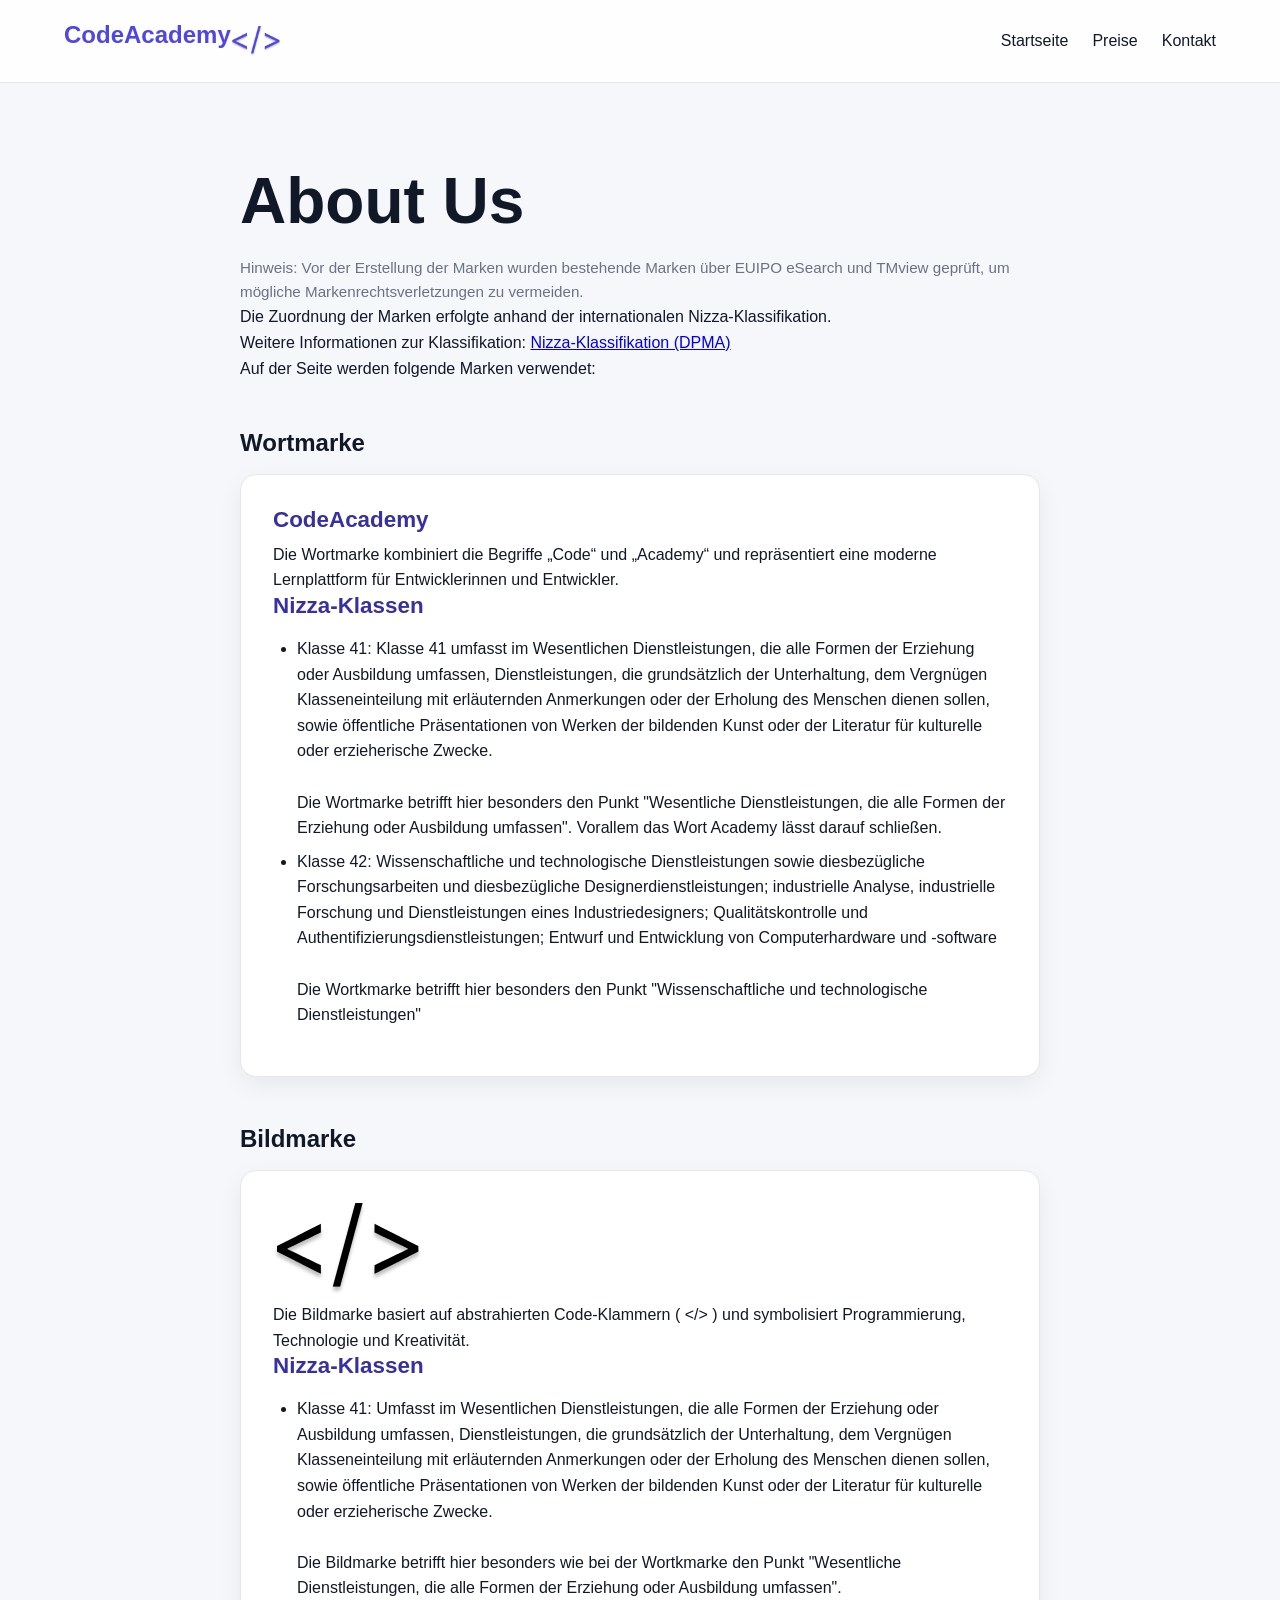
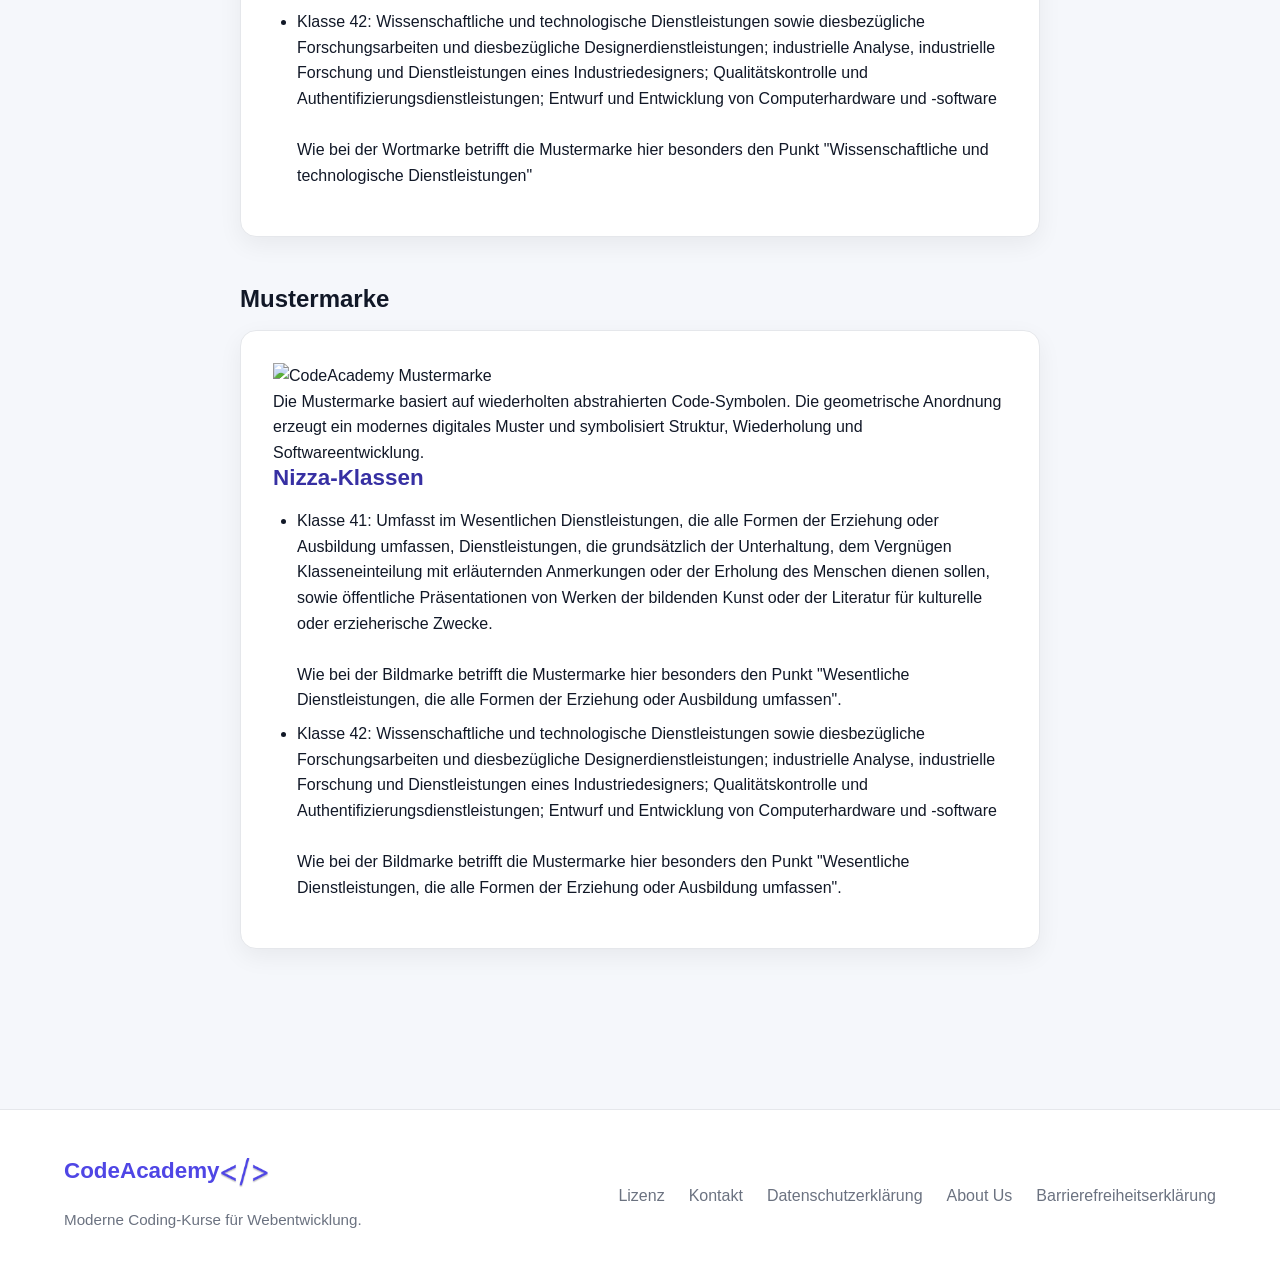
==== aboutUs.html @ 18d914d9 "added about us page" ====
<!DOCTYPE html>
<html lang="de">
<head>
  <meta charset="UTF-8" />
  <meta name="viewport" content="width=device-width, initial-scale=1.0" />

  <title>About Us | CodeAcademy</title>

  <link rel="stylesheet" href="stylesheet.css" />
</head>

<body>

  <!-- HEADER -->
  <header class="header">

    <div class="container header-inner">

      <div class="logo">

        <span>
          CodeAcademy
        </span>

        <img
          src="images/bildmarke.png"
          alt="CodeAcademy Logo"
          class="logo-img"
        />

      </div>

      <nav class="nav">
        <a href="index.html">Startseite</a>
        <a href="index.html#preise">Preise</a>
        <a href="kontakt.html">Kontakt</a>
      </nav>

    </div>

  </header>

  <!-- ABOUT -->
  <section class="section">

    <div class="container legal-page">

      <h1>About Us</h1>

      
           <p class="muted">
              Hinweis: Vor der Erstellung der Marken wurden bestehende Marken über EUIPO eSearch und TMview geprüft, um mögliche Markenrechtsverletzungen zu vermeiden.
          <p>
  Die Zuordnung der Marken erfolgte anhand der internationalen
  Nizza-Klassifikation.
</p>

<p>
  Weitere Informationen zur Klassifikation:
  <a
    href="https://www.dpma.de/docs/marken/klassifikation_nizza/ncl13-2026_klassentitel_erl_anmerkungen.pdf"
    target="_blank"
    rel="noopener noreferrer"
  >
    Nizza-Klassifikation (DPMA)
  </a>
</p>


          Auf der Seite werden folgende Marken verwendet:
      </p>

      <!-- WORD MARK -->
      <div class="legal-block">

        <h2>Wortmarke</h2>

        <div class="card">

          <h3>CodeAcademy</h3>

          <p>
            Die Wortmarke kombiniert die Begriffe „Code“ und „Academy“ und repräsentiert eine moderne Lernplattform für Entwicklerinnen und Entwickler.
          </p>

          <h3>Nizza-Klassen</h3>

          <ul>
            <li>
              Klasse 41:
              Klasse 41 umfasst im Wesentlichen Dienstleistungen, die alle Formen der Erziehung oder
              Ausbildung umfassen, Dienstleistungen, die grundsätzlich der Unterhaltung, dem Vergnügen
              Klasseneinteilung mit erläuternden Anmerkungen
              oder der Erholung des Menschen dienen sollen, sowie öffentliche Präsentationen von Werken
              der bildenden Kunst oder der Literatur für kulturelle oder erzieherische Zwecke.

               <br>
              <br>
              Die Wortmarke betrifft hier besonders den Punkt "Wesentliche Dienstleistungen, die alle Formen der Erziehung oder
              Ausbildung umfassen". Vorallem das Wort Academy lässt darauf schließen.

            </li>

            <li>
              Klasse 42:

              Wissenschaftliche und technologische Dienstleistungen sowie diesbezügliche
              Forschungsarbeiten und diesbezügliche Designerdienstleistungen;
              industrielle Analyse, industrielle Forschung und Dienstleistungen eines Industriedesigners;
              Qualitätskontrolle und Authentifizierungsdienstleistungen;
              Entwurf und Entwicklung von Computerhardware und -software

              <br>
              <br>

              Die Wortkmarke betrifft hier besonders den Punkt "Wissenschaftliche und technologische Dienstleistungen"
            </li>
          </ul>

        </div>

      </div>

      <!-- IMAGE MARK -->
      <div class="legal-block">

        <h2>Bildmarke</h2>

        <div class="card">

          <img
            src="images/bildmarke_black.png"
            alt="CodeAcademy Bildmarke"
            class="about-logo"
          />

          <p>
            Die Bildmarke basiert auf abstrahierten Code-Klammern ( &lt;/&gt; ) und symbolisiert Programmierung, Technologie und Kreativität.
          </p>

          <h3>Nizza-Klassen</h3>

          <ul>
            <li>
              Klasse 41:
              Umfasst im Wesentlichen Dienstleistungen, die alle Formen der Erziehung oder
              Ausbildung umfassen, Dienstleistungen, die grundsätzlich der Unterhaltung, dem Vergnügen
              Klasseneinteilung mit erläuternden Anmerkungen
              oder der Erholung des Menschen dienen sollen, sowie öffentliche Präsentationen von Werken
              der bildenden Kunst oder der Literatur für kulturelle oder erzieherische Zwecke.
              

              <br>
              <br>
              Die Bildmarke betrifft hier besonders wie bei der Wortkmarke den Punkt "Wesentliche Dienstleistungen, die alle Formen der Erziehung oder
              Ausbildung umfassen". 

            </li>

            <li>
              Klasse 42:
              Wissenschaftliche und technologische Dienstleistungen sowie diesbezügliche
              Forschungsarbeiten und diesbezügliche Designerdienstleistungen;
              industrielle Analyse, industrielle Forschung und Dienstleistungen eines Industriedesigners;
              Qualitätskontrolle und Authentifizierungsdienstleistungen;
              Entwurf und Entwicklung von Computerhardware und -software


              <br>
              <br>
              Wie bei der Wortmarke betrifft die Mustermarke hier besonders den Punkt "Wissenschaftliche und technologische Dienstleistungen"
              
            </li>
          </ul>

        </div>

      </div>

      <!-- PATTERN MARK -->
      <div class="legal-block">

        <h2>Mustermarke</h2>

        <div class="card">

          <img
            src="images/muster.png"
            alt="CodeAcademy Mustermarke"
            class="pattern-preview"
          />

          <p>
            Die Mustermarke basiert auf wiederholten abstrahierten Code-Symbolen. Die geometrische Anordnung erzeugt ein modernes digitales Muster und symbolisiert Struktur, Wiederholung und Softwareentwicklung.
          </p>

          <h3>Nizza-Klassen</h3>

          <ul>
            <li>
              Klasse 41:
              Umfasst im Wesentlichen Dienstleistungen, die alle Formen der Erziehung oder
              Ausbildung umfassen, Dienstleistungen, die grundsätzlich der Unterhaltung, dem Vergnügen
              Klasseneinteilung mit erläuternden Anmerkungen
              oder der Erholung des Menschen dienen sollen, sowie öffentliche Präsentationen von Werken
              der bildenden Kunst oder der Literatur für kulturelle oder erzieherische Zwecke.


              <br>
              <br>
              Wie bei der Bildmarke betrifft die Mustermarke hier besonders den Punkt "Wesentliche Dienstleistungen, die alle Formen der Erziehung oder
              Ausbildung umfassen". 
            </li>

            <li>
              Klasse 42:
              Wissenschaftliche und technologische Dienstleistungen sowie diesbezügliche
              Forschungsarbeiten und diesbezügliche Designerdienstleistungen;
              industrielle Analyse, industrielle Forschung und Dienstleistungen eines Industriedesigners;
              Qualitätskontrolle und Authentifizierungsdienstleistungen;
              Entwurf und Entwicklung von Computerhardware und -software


              <br>
              <br>
              Wie bei der Bildmarke betrifft die Mustermarke hier besonders den Punkt "Wesentliche Dienstleistungen, die alle Formen der Erziehung oder
              Ausbildung umfassen". 
            </li>
          </ul>

        </div>

      </div>

 
</p>

  </section>

   <footer class="footer">
    <div class="container footer-inner">
  
      <div class="footer-logo">
        <div style="display: flex; flex-direction: row;">
        <h3>CodeAcademy</h3>


        <img style="padding-bottom: 20px;"
        src="images/bildmarke.png"
        alt="CodeAcademy Logo"
        class="logo-img"/>

        </div>
        <p class="muted">
          Moderne Coding-Kurse für Webentwicklung.
        </p>

          
      </div>
  
      <nav class="footer-nav">
        <a href="lizenz.html">Lizenz</a>
        <a href="kontakt.html">Kontakt</a>
        <a href="datenschutz.html">Datenschutzerklärung</a>
        <a href="aboutUs.html">About Us</a>
        <a href="barrierefreiheit.html">Barrierefreiheitserklärung</a>
      </nav>
  
    </div>
  </footer>

  



</body>
</html>
---- stylesheet.css ----
/* =========================
   DESIGN SYSTEM
========================= */
:root {
  --primary: #4f46e5;
  --primary-dark: #3730a3;
  --primary-light: #6366f1;

  --accent: #10b981;

  --bg: #f5f7fb;
  --surface: #ffffff;
  --surface-hover: #f9fafb;

  --border: #e5e7eb;

  --text: #111827;
  --muted: #6b7280;

  --radius: 1rem;
  --shadow: 0 0.5rem 1.5rem rgba(0, 0, 0, 0.06);

  --transition: 0.25s ease;

  font-family:
  "Roboto",
  "Google Sans",
  sans-serif;
}

/* =========================
   RESET & BASE
========================= */
*,
*::before,
*::after {
  box-sizing: border-box;
}

html {
  scroll-behavior: smooth;
}

body {
  margin: 0;
  font-family: var(--font);
  background: var(--bg);
  color: var(--text);
  line-height: 1.6;
}



/* =========================
   LAYOUT
========================= */
.container {
  width: min(90%, 75rem);
  margin-inline: auto;
}

.section {
  padding: 5rem 0;
}

.section.alt {
  background: linear-gradient(
    to bottom,
    #ffffff,
    #f8fafc
  );
}

/* =========================
   TYPOGRAPHY
========================= */
h1,
h2,
h3 {
  margin-top: 0;
  line-height: 1.2;
}

h1 {
  font-size: clamp(2.5rem, 5vw, 4rem);
}

h2 {
  font-size: clamp(2rem, 4vw, 3rem);
  margin-bottom: 3rem;
  text-align: center;
}

h3 {
  font-size: 1.4rem;
  margin-bottom: 0.5rem;
}

p {
  margin: 0;
}

.muted {
  color: var(--muted);
  font-size: 0.95rem;
}

/* =========================
   GRID
========================= */
.grid {
  display: grid;
  grid-template-columns: repeat(auto-fit, minmax(16rem, 1fr));
  gap: 2rem;
}

/* =========================
   CARD
========================= */
.card {
  background: var(--surface);
  border: 1px solid var(--border);
  border-radius: var(--radius);
  padding: 2rem;
  box-shadow: var(--shadow);

  transition:
    transform var(--transition),
    box-shadow var(--transition),
    border-color var(--transition);
}

.card:hover {
  transform: translateY(-0.35rem);
  border-color: var(--primary-light);
  box-shadow: 0 1rem 2rem rgba(79, 70, 229, 0.12);
}

.card h3 {
  color: var(--primary-dark);
}

/* =========================
   BUTTONS
========================= */
.btn {
  display: inline-flex;
  align-items: center;
  justify-content: center;

  margin-top: 1.5rem;
  padding: 0.9rem 1.5rem;

  border: none;
  border-radius: 0.75rem;

  background: var(--primary);
  color: white;

  font-size: 1rem;
  font-weight: 600;

  cursor: pointer;

  transition:
    background var(--transition),
    transform var(--transition),
    box-shadow var(--transition);
}

.btn:hover {
  background: var(--primary-light);
  transform: translateY(-2px);
  box-shadow: 0 0.5rem 1rem rgba(79, 70, 229, 0.2);
}

.btn:active {
  transform: translateY(0);
}

.btn:focus-visible {
  outline: 3px solid rgba(99, 102, 241, 0.4);
  outline-offset: 3px;
}

.btn.secondary {
  background: transparent;
  color: var(--primary);
  border: 1px solid var(--border);
}

.btn.secondary:hover {
  background: var(--surface-hover);
}

/* =========================
   HERO ACTIONS
========================= */
.hero-actions {
  display: flex;
  justify-content: center;
  gap: 1rem;
  margin-top: 3rem;
  flex-wrap: wrap;
}




/* =========================
   HEADER
========================= */
.header {
  position: sticky;
  top: 0;
  z-index: 100;

  background: rgba(255, 255, 255, 0.85);
  backdrop-filter: blur(10px);

  border-bottom: 1px solid var(--border);
}

.header-inner {
  display: flex;
  align-items: center;
  justify-content: space-between;

  gap: 2rem;
  padding: 1rem 0;
}

.logo {
  font-size: 1.5rem;
  font-weight: 800;
  color: var(--primary);
  display: flex;
  flex-direction: row;
}


.logo-img {
  width: 50px;
  height: 50px;

  object-fit: contain;
}
.nav {
  display: flex;
  align-items: center;
  gap: 1.5rem;
}

.nav a {
  position: relative;

  text-decoration: none;
  color: var(--text);
  font-weight: 500;

  transition: color var(--transition);
}

.nav a:hover {
  color: var(--primary);
}

.nav a::after {
  content: "";

  position: absolute;
  left: 0;
  bottom: -0.3rem;

  width: 0%;
  height: 2px;

  background: var(--primary);

  transition: width var(--transition);
}

.nav a:hover::after {
  width: 100%;
}

/* =========================
   HERO
========================= */
.hero {
  padding: 6rem 0;
}

.hero-inner {
  display: flex;
  flex-direction: row;
  gap: 4rem;
  align-items: center;
}

/* =========================
   FOOTER
========================= */
.footer {
  margin-top: 5rem;
  padding: 3rem 0;

  background: var(--surface);
  border-top: 1px solid var(--border);

  text-align: center;
  color: var(--muted);
}

/* =========================
   RESPONSIVE
========================= */
@media (max-width: 60rem) {
  .hero-inner {
    grid-template-columns: 1fr;
    text-align: center;
  }

  .hero-actions {
    justify-content: center;
  }
}

@media (max-width: 40rem) {
  .section {
    padding: 4rem 0;
  }

  .header-inner {
    flex-direction: column;
  }

  .nav {
    flex-wrap: wrap;
    justify-content: center;
  }

  .hero-actions {
    flex-direction: column;
    align-items: stretch;
  }

  .btn {
    width: 100%;
  }

  .grid {
    grid-template-columns: 1fr;
  }

}


  /* =========================
   FOOTER
========================= */
.footer {
  margin-top: 5rem;
  padding: 3rem 0;

  background: var(--surface);
  border-top: 1px solid var(--border);
}

.footer-inner {
  display: flex;
  justify-content: space-between;
  align-items: center;
  gap: 2rem;
  flex-wrap: wrap;
}

.footer-logo h3 {
  margin-bottom: 0.5rem;
  color: var(--primary);
}

.footer-nav {
  display: flex;
  gap: 1.5rem;
  flex-wrap: wrap;
}

.footer-nav a {
  text-decoration: none;
  color: var(--muted);
  font-weight: 500;

  transition: color var(--transition);
}

.footer-nav a:hover {
  color: var(--primary);
}

/* =========================
   FOOTER RESPONSIVE
========================= */
@media (max-width: 40rem) {
  .footer-inner {
    flex-direction: column;
    text-align: center;
  }

  .footer-nav {
    justify-content: center;
  }
}


/* =========================
   LEGAL PAGE
========================= */
.legal-page {
  max-width: 50rem;
}

.legal-page h1 {
  margin-bottom: 1rem;
}

.legal-block {
  margin-top: 3rem;
}

.legal-block h2 {
  text-align: left;
  margin-bottom: 1rem;
  font-size: 1.5rem;
}

.legal-block ul {
  padding-left: 1.5rem;
}

.legal-block li {
  margin-bottom: 0.5rem;
}


/* =========================
   CONTACT PAGE
========================= */
.contact-page {
  max-width: 70rem;
}

.contact-intro {
  margin-bottom: 3rem;
}

.contact-grid {
  display: grid;
  grid-template-columns: 2fr 1fr;
  gap: 2rem;
}

/* =========================
   FORM
========================= */
.contact-form {
  display: flex;
  flex-direction: column;
  gap: 1.5rem;
}

.form-group {
  display: flex;
  flex-direction: column;
}

.form-group label {
  margin-bottom: 0.5rem;
  font-weight: 600;
}

.form-group input,
.form-group textarea {
  padding: 1rem;

  border: 1px solid var(--border);
  border-radius: 0.75rem;

  font: inherit;

  background: var(--surface);

  transition:
    border-color var(--transition),
    box-shadow var(--transition);
}

.form-group input:focus,
.form-group textarea:focus {
  outline: none;
  border-color: var(--primary-light);

  box-shadow: 0 0 0 4px rgba(99, 102, 241, 0.12);
}

textarea {
  resize: vertical;
}

/* =========================
   CONTACT INFO
========================= */
.contact-info h3 {
  margin-bottom: 1rem;
}

.info-block {
  margin-top: 2rem;
}

.info-block strong {
  display: block;
  margin-bottom: 0.4rem;
}

/* =========================
   RESPONSIVE
========================= */
@media (max-width: 50rem) {
  .contact-grid {
    grid-template-columns: 1fr;
  }
}



/* =========================
   REGISTER PAGE
========================= */
.register-section {
  min-height: 100vh;

  display: flex;
  align-items: center;
  justify-content: center;
}

.register-card {
  max-width: 34rem;
  margin: auto;

  background: var(--surface);

  border: 1px solid var(--border);
  border-radius: 1.5rem;

  padding: 3rem;

  box-shadow: var(--shadow);
}

.register-header {
  text-align: center;
  margin-bottom: 2rem;
}

.register-header h1 {
  margin-bottom: 0.75rem;
}

/* =========================
   FORM
========================= */
.register-form {
  display: flex;
  flex-direction: column;
  gap: 1.5rem;
}

.form-group {
  display: flex;
  flex-direction: column;
}

.form-group label {
  margin-bottom: 0.5rem;
  font-weight: 600;
}

.form-group input {
  padding: 1rem;

  border: 1px solid var(--border);
  border-radius: 0.8rem;

  font: inherit;

  background: var(--surface);

  transition:
    border-color var(--transition),
    box-shadow var(--transition);
}

.form-group input:focus {
  outline: none;

  border-color: var(--primary-light);

  box-shadow: 0 0 0 4px rgba(99, 102, 241, 0.12);
}

/* =========================
   CHECKBOX
========================= */
.checkbox-group {
  display: flex;
  align-items: flex-start;
  gap: 0.8rem;

  font-size: 0.95rem;
  color: var(--muted);
}

.checkbox-group input {
  margin-top: 0.25rem;
}

.checkbox-group a {
  color: var(--primary);
  text-decoration: none;
}

.checkbox-group a:hover {
  text-decoration: underline;
}

/* =========================
   BUTTON
========================= */
.register-btn {
  width: 100%;
  margin-top: 0.5rem;
}

/* =========================
   FOOTER
========================= */
.register-footer {
  margin-top: 2rem;
  text-align: center;
}

.register-footer a {
  color: var(--primary);
  text-decoration: none;
  font-weight: 600;
}

.register-footer a:hover {
  text-decoration: underline;
}

/* =========================
   RESPONSIVE
========================= */
@media (max-width: 40rem) {

  .register-card {
    padding: 2rem;
  }

}


.btn a {
  color: inherit;
  text-decoration: none;
}



/* =========================
   CHECKOUT PAGE
========================= */
.checkout-container {
  display: grid;
  grid-template-columns: 2fr 1fr;
  gap: 2rem;

  align-items: start;
}

/* =========================
   CARDS
========================= */
.checkout-card,
.summary-card {
  background: var(--surface);

  border: 1px solid var(--border);
  border-radius: 1.5rem;

  padding: 2rem;

  box-shadow: var(--shadow);
}

/* =========================
   FORM
========================= */
.checkout-form {
  display: flex;
  flex-direction: column;
  gap: 1.5rem;

  margin-top: 2rem;
}

.form-group {
  display: flex;
  flex-direction: column;
}

.form-group label {
  margin-bottom: 0.5rem;
  font-weight: 600;
}

.form-group input {
  padding: 1rem;

  border: 1px solid var(--border);
  border-radius: 0.8rem;

  font: inherit;

  transition:
    border-color var(--transition),
    box-shadow var(--transition);
}

.form-group input:focus {
  outline: none;

  border-color: var(--primary-light);

  box-shadow: 0 0 0 4px rgba(99, 102, 241, 0.12);
}

/* =========================
   ROW
========================= */
.payment-row {
  display: grid;
  grid-template-columns: 1fr 1fr;
  gap: 1rem;
}

/* =========================
   METHODS
========================= */
.payment-methods {
  display: flex;
  gap: 1rem;
  flex-wrap: wrap;
}

.method {
  padding: 1rem 1.25rem;

  border: 1px solid var(--border);
  border-radius: 1rem;

  background: var(--bg);

  font-weight: 600;

  cursor: pointer;

  transition:
    border-color var(--transition),
    background var(--transition);
}

.method:hover {
  border-color: var(--primary);
}

.method.active {
  border-color: var(--primary);
  background: rgba(79, 70, 229, 0.08);
}

/* =========================
   BUTTON
========================= */
.payment-btn {
  width: 100%;
  margin-top: 1rem;
}

/* =========================
   SUMMARY
========================= */
.summary-card h2 {
  text-align: left;
  margin-bottom: 2rem;
}

.summary-item {
  display: flex;
  justify-content: space-between;

  margin-bottom: 1rem;
}

.summary-item.total {
  margin-top: 2rem;
  padding-top: 1rem;

  border-top: 1px solid var(--border);

  font-size: 1.1rem;
}

.secure-box {
  margin-top: 2rem;

  padding: 1rem;

  border-radius: 1rem;

  background: rgba(16, 185, 129, 0.1);

  color: #059669;
  font-weight: 600;
}

/* =========================
   RESPONSIVE
========================= */
@media (max-width: 60rem) {

  .checkout-container {
    grid-template-columns: 1fr;
  }

}

@media (max-width: 40rem) {

  .payment-row {
    grid-template-columns: 1fr;
  }

}


/* =========================
   HERO LOGO
========================= */
.hero-brand {
  margin-bottom: 2rem;
  display: flex;
  flex-direction: row;
}

.hero-logo {
  width: 8rem;
  height: 8rem;

  object-fit: contain;

  filter: drop-shadow(
    0 10px 20px rgba(79, 70, 229, 0.2)
  );
}

/* =========================
   PATTERN DIVIDER
========================= */
.pattern-divider {
  width: 100%;

  display: flex;
  align-items: center;
  justify-content: space-between;

  overflow: hidden;

  padding: 2rem 0;
}

/* =========================
   PATTERN IMAGE
========================= */
.pattern-img {
  width: 22rem;
  height: auto;

  opacity: 0.5;

  flex-shrink: 0;
}
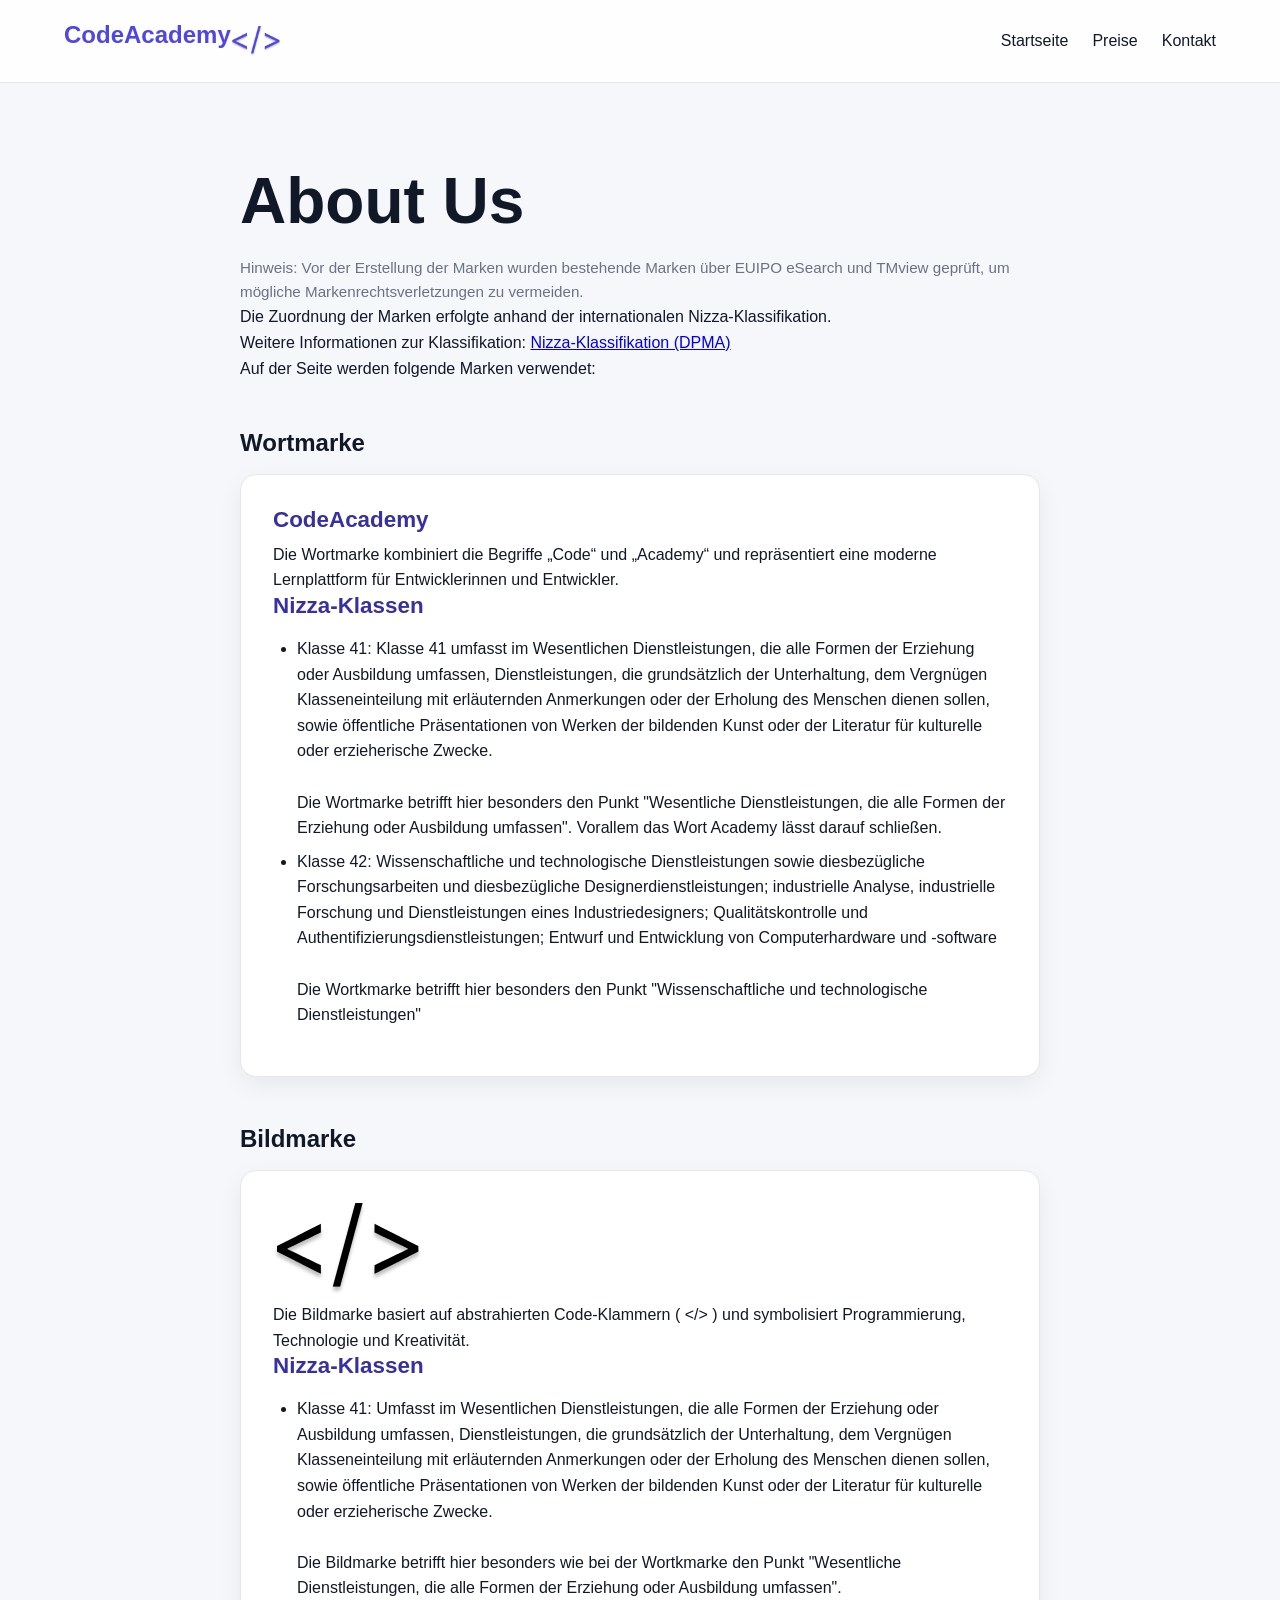
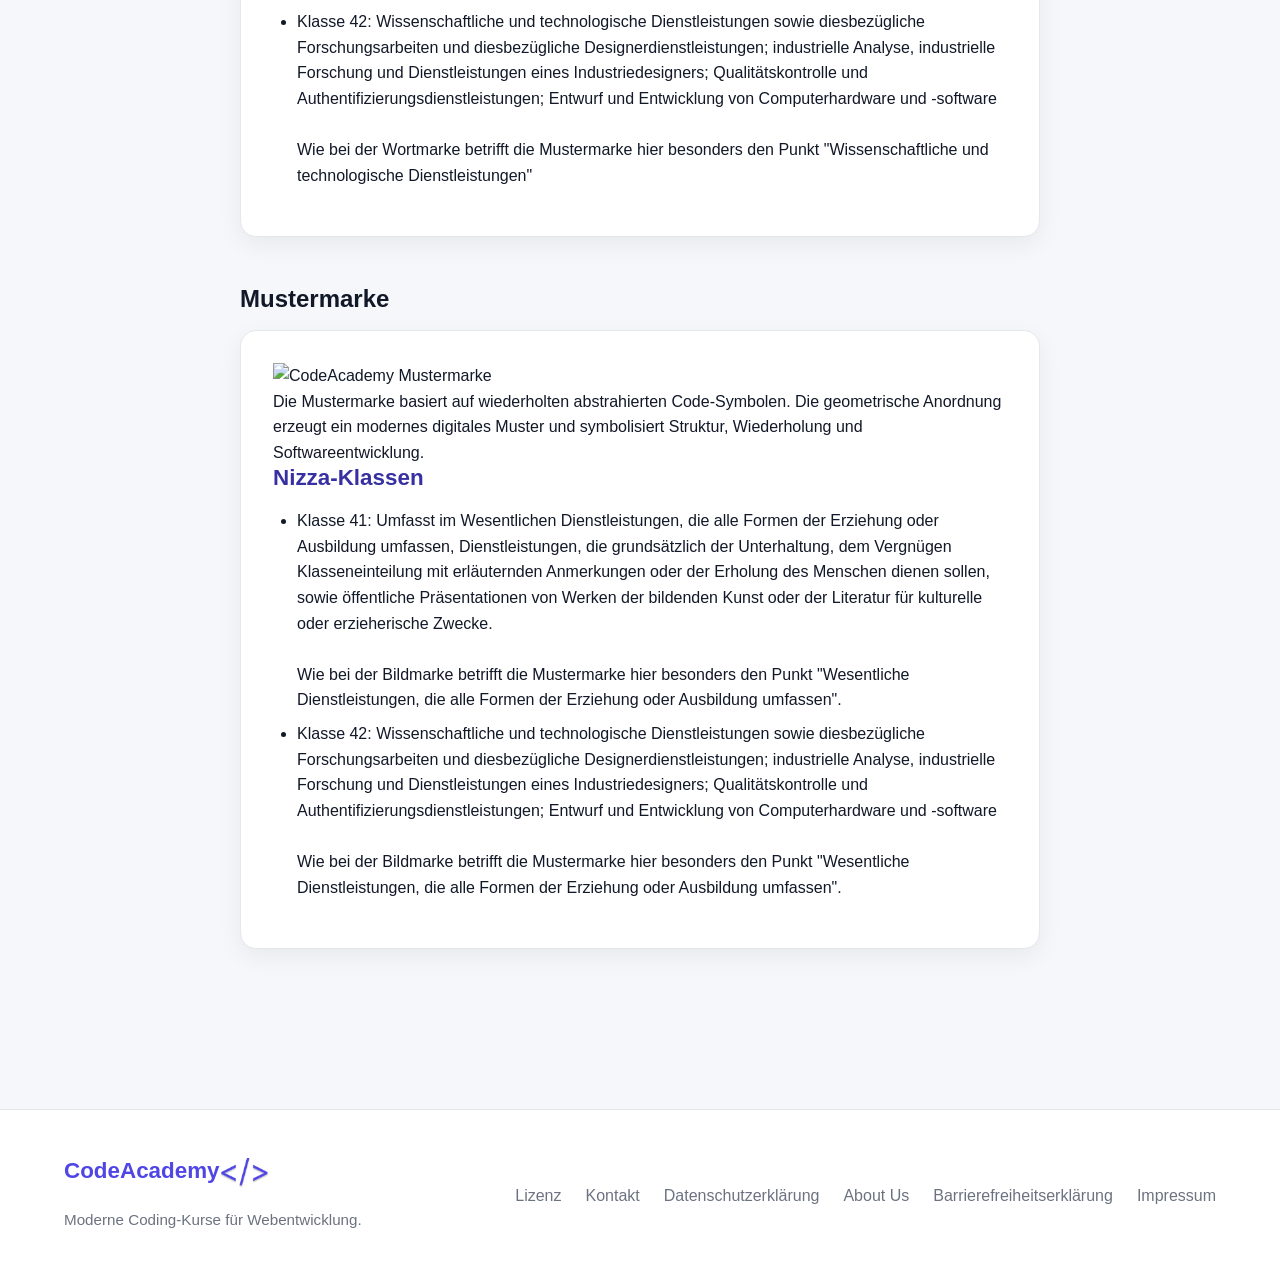
==== commit f86e75ef: "added impressum" ====
--- a/aboutUs.html
+++ b/aboutUs.html
@@ -264,6 +264,7 @@
         <a href="datenschutz.html">Datenschutzerklärung</a>
         <a href="aboutUs.html">About Us</a>
         <a href="barrierefreiheit.html">Barrierefreiheitserklärung</a>
+        <a href="impressum.html">Impressum</a>
       </nav>
   
     </div>
--- a/stylesheet.css
+++ b/stylesheet.css
@@ -903,3 +903,62 @@
 
   flex-shrink: 0;
 }
+
+
+/* =========================
+   NEWSLETTER
+========================= */
+.newsletter-box {
+  margin-top: 3rem;
+
+  padding: 2rem;
+
+  background: var(--surface);
+
+  border: 1px solid var(--border);
+  border-radius: 1.5rem;
+
+  box-shadow: var(--shadow);
+
+  text-align: center;
+}
+
+.newsletter-box h2 {
+  margin-bottom: 1rem;
+}
+
+.newsletter-form {
+  display: flex;
+  gap: 1rem;
+
+  margin-top: 1.5rem;
+}
+
+.newsletter-form input {
+  flex: 1;
+
+  padding: 1rem;
+
+  border: 1px solid var(--border);
+  border-radius: 0.8rem;
+
+  font: inherit;
+}
+
+.newsletter-info {
+  margin-top: 1rem;
+
+  font-size: 0.9rem;
+  color: var(--muted);
+}
+
+/* =========================
+   RESPONSIVE
+========================= */
+@media (max-width: 40rem) {
+
+  .newsletter-form {
+    flex-direction: column;
+  }
+
+}
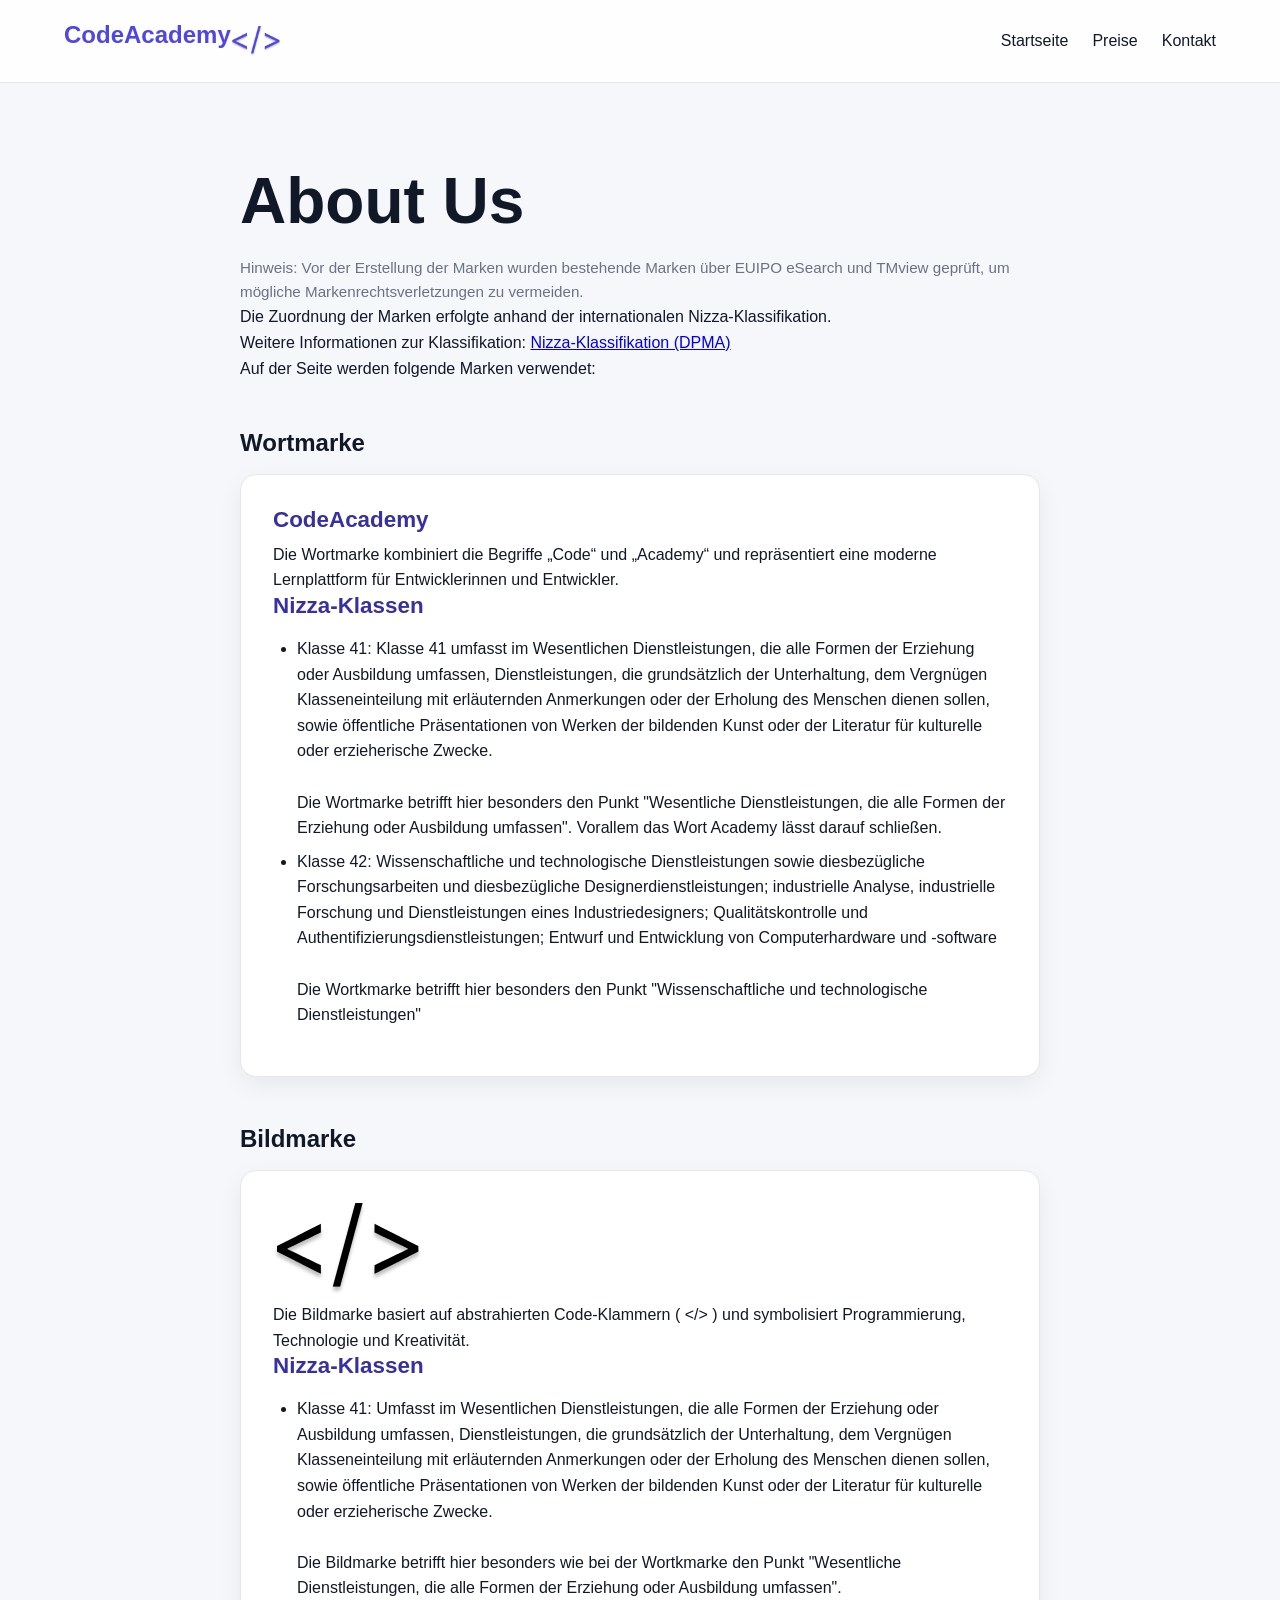
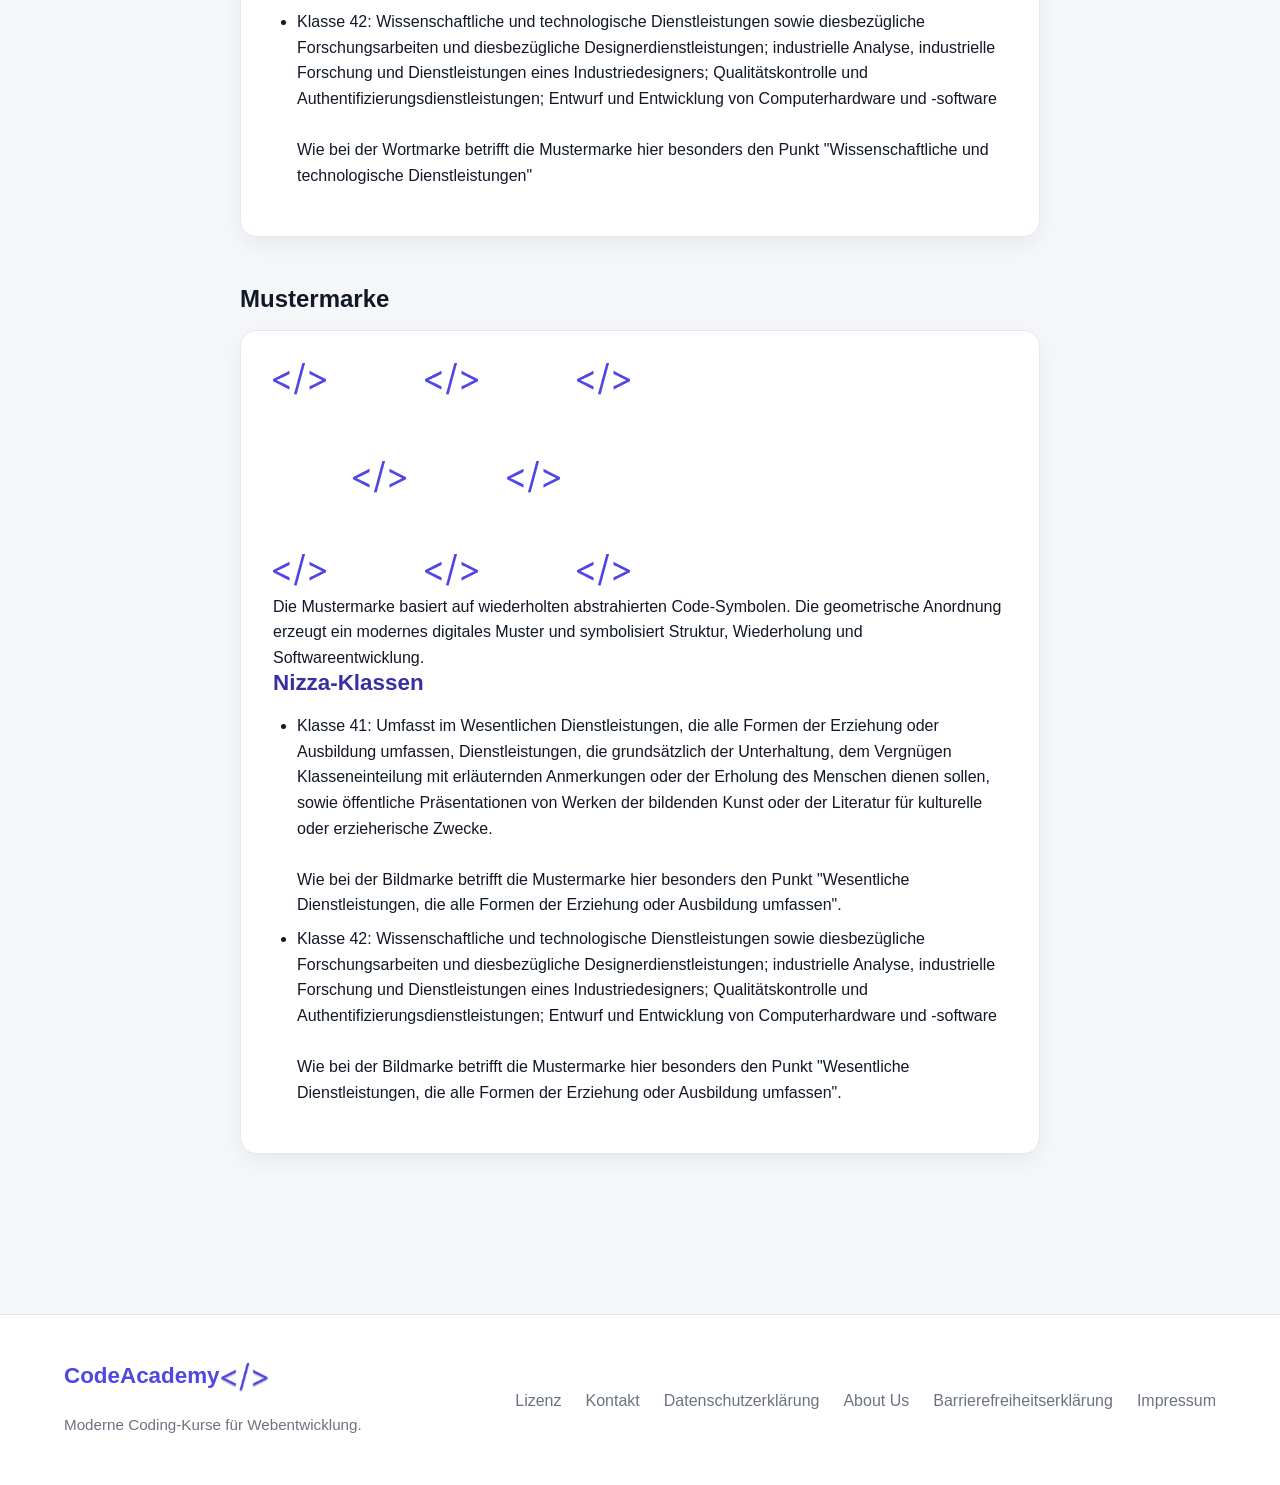
==== commit 0369e8e2: "minor changes" ====
--- a/aboutUs.html
+++ b/aboutUs.html
@@ -185,7 +185,7 @@
         <div class="card">
 
           <img
-            src="images/muster.png"
+            src="images/Muster.png"
             alt="CodeAcademy Mustermarke"
             class="pattern-preview"
           />
